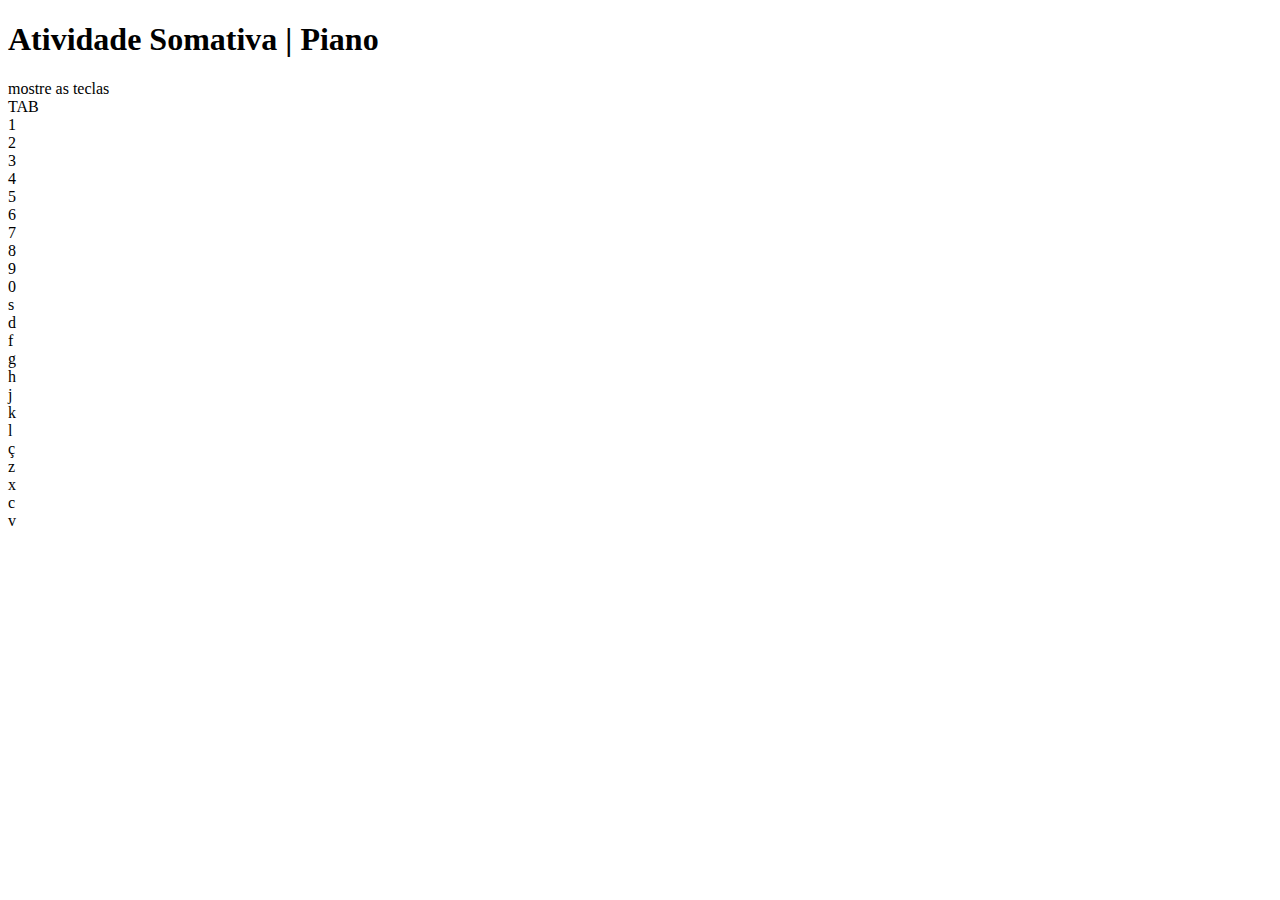
==== NivelFacil/index.html @ 5e9c6c66 "27.03.2025.Piano" ====
<!-- Nível Facíl: Piano Simples -->

<!DOCTYPE html>
<html lang="en">
<head>
    <meta charset="UTF-8">
    <meta name="viewport" content="width=device-width, initial-scale=1.0">
    <link rel="stylesheet" href="/atividadeSomativa/NivelFacil/style.css">
    <title>Piano | Ativ.Somativa </title>
</head>
<body>
    
    <section class="piano">

        <section class="controls">

            <h1>Atividade Somativa | Piano</h1>

            <label class="checkbox_label">
                mostre as teclas
                <span class="switcher">
                    <span class="switcher_button"></span>
                </span>
                <input type="checkbox" class="checkbox_teclas" hidden>
            </label>

        </section>

    <section class="piano_teclas"></section>
        <div class="key branco" data-tecla="1"><span>TAB</span></div>
        <div class="key preto" data-tecla="2"><span>1</span></div>
        <div class="key branco" data-tecla="3"><span>2</span></div>
        <div class="key preto" data-tecla="4."><span>3</span></div>
        <div class="key branco" data-tecla="5"><span>4</span></div>
        <div class="key branco" data-tecla="6"><span>5</span></div>
        <div class="key preto" data-tecla="7"><span>6</span></div>
        <div class="key branco" data-tecla="8"><span>7</span></div>
        <div class="key preto" data-tecla="9"><span>8</span></div>
        <div class="key branco" data-tecla="10"><span>9</span></div>
        <div class="key preto" data-tecla="11"><span>0</span></div>
        <div class="key branco" data-tecla="12"><span>s</span></div>
        <div class="key branco" data-tecla="13"><span>d</span></div>
        <div class="key preto" data-tecla="14"><span>f</span></div>
        <div class="key branco" data-tecla="15"><span>g</span></div>
        <div class="key preto" data-tecla="16"><span>h</span></div>
        <div class="key branco" data-tecla="17"><span>j</span></div>
        <div class="key branco" data-tecla="18"><span>k</span></div>
        <div class="key preto" data-tecla="19"><span>l</span></div>
        <div class="key branco" data-tecla="20"><span>ç</span></div>
        <div class="key preto" data-tecla="21"><span>z</span></div>
        <div class="key branco" data-tecla="22"><span>x</span></div>
        <div class="key preto" data-tecla="23"><span>c</span></div>
        <div class="key branco" data-tecla="24"><span>v</span></div>
    </section>


    <script src="script.js"></script>
</body>
</html>
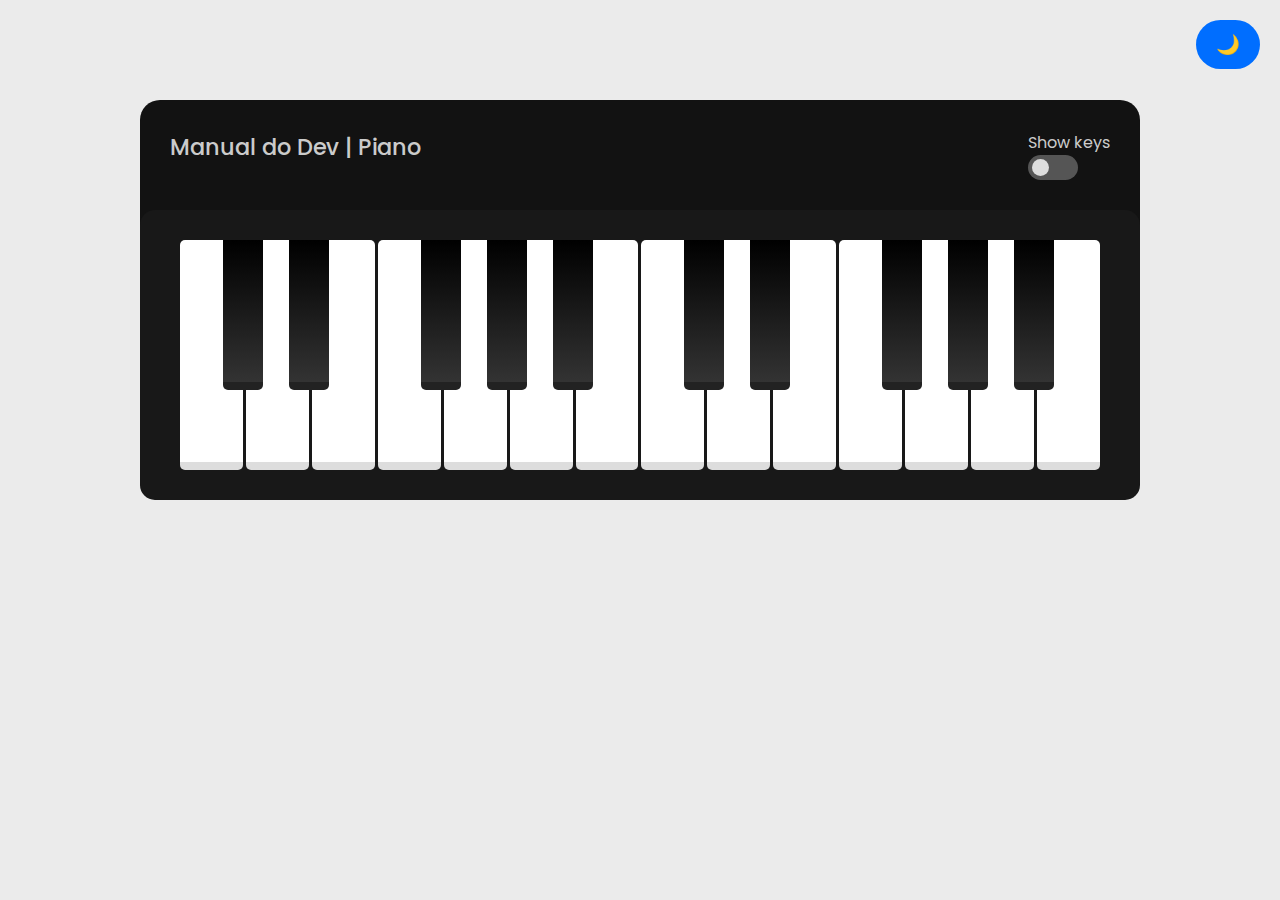
==== commit 1bb502b3: "03.04.2025 Piano" ====
--- a/NivelFacil/index.html
+++ b/NivelFacil/index.html
@@ -1,59 +1,62 @@
-<!-- Nível Facíl: Piano Simples -->
-
 <!DOCTYPE html>
 <html lang="en">
 <head>
     <meta charset="UTF-8">
+    <meta http-equiv="X-UA-Compatible" content="IE=edge">
     <meta name="viewport" content="width=device-width, initial-scale=1.0">
-    <link rel="stylesheet" href="/atividadeSomativa/NivelFacil/style.css">
-    <title>Piano | Ativ.Somativa </title>
+    <link rel="stylesheet" href="/NivelFacil/style.css">
+    <title>Piano | Manual do Dev</title>
 </head>
 <body>
-    
     <section class="piano">
-
+        <!-- Seção de Controles -->
         <section class="controls">
-
-            <h1>Atividade Somativa | Piano</h1>
-
-            <label class="checkbox_label">
-                mostre as teclas
+            <h1>Manual do Dev | Piano</h1>
+            <label class="checkbox__label">
+                Show keys
                 <span class="switcher">
-                    <span class="switcher_button"></span>
+                    <span class="switcher__button"></span>
                 </span>
-                <input type="checkbox" class="checkbox_teclas" hidden>
+                <input type="checkbox" class="checkbox__keys" hidden>
             </label>
-
         </section>
 
-    <section class="piano_teclas"></section>
-        <div class="key branco" data-tecla="1"><span>TAB</span></div>
-        <div class="key preto" data-tecla="2"><span>1</span></div>
-        <div class="key branco" data-tecla="3"><span>2</span></div>
-        <div class="key preto" data-tecla="4."><span>3</span></div>
-        <div class="key branco" data-tecla="5"><span>4</span></div>
-        <div class="key branco" data-tecla="6"><span>5</span></div>
-        <div class="key preto" data-tecla="7"><span>6</span></div>
-        <div class="key branco" data-tecla="8"><span>7</span></div>
-        <div class="key preto" data-tecla="9"><span>8</span></div>
-        <div class="key branco" data-tecla="10"><span>9</span></div>
-        <div class="key preto" data-tecla="11"><span>0</span></div>
-        <div class="key branco" data-tecla="12"><span>s</span></div>
-        <div class="key branco" data-tecla="13"><span>d</span></div>
-        <div class="key preto" data-tecla="14"><span>f</span></div>
-        <div class="key branco" data-tecla="15"><span>g</span></div>
-        <div class="key preto" data-tecla="16"><span>h</span></div>
-        <div class="key branco" data-tecla="17"><span>j</span></div>
-        <div class="key branco" data-tecla="18"><span>k</span></div>
-        <div class="key preto" data-tecla="19"><span>l</span></div>
-        <div class="key branco" data-tecla="20"><span>ç</span></div>
-        <div class="key preto" data-tecla="21"><span>z</span></div>
-        <div class="key branco" data-tecla="22"><span>x</span></div>
-        <div class="key preto" data-tecla="23"><span>c</span></div>
-        <div class="key branco" data-tecla="24"><span>v</span></div>
+        <!-- Teclas do piano -->
+        <section class="piano__keys disabled-keys">
+            <!-- Teclas brancas -->
+            <div class="key white" data-note="1"><span>TAB</span></div>
+            <div class="key black" data-note="2"><span>1</span></div>
+            <div class="key white" data-note="3"><span>q</span></div>
+            <div class="key black" data-note="4"><span>2</span></div>
+            <div class="key white" data-note="5"><span>w</span></div>
+            <div class="key white" data-note="6"><span>e</span></div>
+            <div class="key black" data-note="7"><span>4</span></div>
+            <div class="key white" data-note="8"><span>r</span></div>
+            <div class="key black" data-note="9"><span>5</span></div>
+            <div class="key white" data-note="10"><span>t</span></div>
+            <div class="key black" data-note="11"><span>6</span></div>
+            <div class="key white" data-note="12"><span>y</span></div>
+            <div class="key white" data-note="13"><span>u</span></div>
+            <div class="key black" data-note="14"><span>8</span></div>
+            <div class="key white" data-note="15"><span>i</span></div>
+            <div class="key black" data-note="16"><span>9</span></div>
+            <div class="key white" data-note="17"><span>o</span></div>
+            <div class="key white" data-note="18"><span>p</span></div>
+            <div class="key black" data-note="19"><span>-</span></div>
+            <div class="key white" data-note="20"><span>[</span></div>
+            <div class="key black" data-note="21"><span>=</span></div>
+            <div class="key white" data-note="22"><span>]</span></div>
+            <div class="key black" data-note="23"><span>&larr;</span></div>
+            <div class="key white" data-note="24"><span>\</span></div>
+        </section>
     </section>
 
+    <!-- Botão de claro e escuro -->
+    <button class="theme-toggle" id="theme-toggle">🌙</button>
+    
+    <!-- Container das notas -->
+    <div id="notes-container"></div>
 
-    <script src="script.js"></script>
+    <script src="/NivelFacil/script.js"></script>
 </body>
-</html>+</html>
--- a/NivelFacil/style.css
+++ b/NivelFacil/style.css
@@ -0,0 +1,210 @@
+/* Importando a fonte */
+@import url('https://fonts.googleapis.com/css2?family=Poppins:wght@300;400;500;700&display=swap');
+
+/* Resetando os estilos padrões */
+* {
+    margin: 0;
+    padding: 0;
+    box-sizing: border-box;
+    font-family: 'Poppins', sans-serif;
+}
+
+/* Cor de fundo padrão */
+body {
+    background-color: #ebebeb;
+}
+
+/* Estrutura do piano */
+.piano {
+    background-color: #121212; /* Padrão escuro */
+    width: 1000px;
+    height: 400px;
+    margin: 100px auto 0;
+    border-radius: 20px;
+    display: flex;
+    flex-direction: column;
+    align-items: center;
+    justify-content: space-between;
+}
+
+/* Controle superior */
+.controls {
+    color: rgba(255, 255, 255, 0.8);
+    padding: 30px;
+    display: flex;
+    width: 100%;
+    justify-content: space-between;
+}
+
+.controls h1 {
+    font-weight: 500;
+    font-size: 1.4rem;
+}
+
+/* Botão de mostrar teclas */
+.switcher {
+    width: 50px;
+    height: 25px;
+    background-color: #555;
+    display: flex;
+    border-radius: 50px;
+    padding: 4px;
+}
+
+.switcher__button {
+    height: 100%;
+    aspect-ratio: 1/1;
+    background-color: #ddd;
+    border-radius: 25px;
+}
+
+.switcher--active {
+    background-color: #006eff;
+    justify-content: flex-end;
+}
+
+/* Botão de alternância de tema */
+.theme-toggle {
+    position: fixed;
+    top: 20px;
+    right: 20px;
+    background-color: #006eff;
+    color: white;
+    border: none;
+    padding: 10px 20px;
+    border-radius: 50px;
+    font-size: 1.2rem;
+    cursor: pointer;
+}
+
+.theme-toggle:hover {
+    background-color: #0057cc;
+}
+
+/* Teclas do piano */
+.piano__keys {
+    width: 100%;
+    height: 300px;
+    background-color: #181818;
+    border-radius: 15px;
+    padding: 30px 40px;
+    display: flex;
+}
+
+/* Teclas brancas */
+.white {
+    background-color: white;
+    flex-grow: 1;
+    border-radius: 5px;
+    border-bottom: 8px solid #ddd;
+    color: rgba(0, 0, 0, 0.3);
+    margin-left: -17px;
+    z-index: 1;
+}
+
+/* palavra no piano */
+.key span {
+    font-weight: 600;
+    position: absolute;
+    transition-duration: 300ms;
+}
+
+.key {
+    position: relative;
+    display: flex;
+    align-items: flex-end;
+    justify-content: center;
+    padding-bottom: 8px;
+    user-select: none;
+}
+
+
+/* Teclas pretas */
+.black {
+    width: 40px;
+    background: linear-gradient(black, #333);
+    height: 150px;
+    border-radius: 0 0 5px 5px;
+    border-bottom: 8px solid #222;
+    margin-left: -20px;
+    z-index: 2;
+    color: rgba(255, 255, 255, 0.3);
+}
+
+
+/* separacao das teclas  brancas*/
+.piano__keys .white:nth-child(1) {
+    margin-left: 0;
+}
+
+.piano__keys .white:nth-child(5) {
+    margin-right: 20px;
+}
+
+.piano__keys .white:nth-child(12) {
+    margin-right: 20px;
+}
+
+.piano__keys .white:nth-child(17) {
+    margin-right: 20px;
+}
+
+/* Estado das teclas pressionadas */
+.black--pressed {
+    background: linear-gradient(#222, black);
+    border-bottom: none;
+    height: 148px;
+}
+
+/* Mostrar teclas quando habilitado */
+.disabled-keys span {
+    opacity: 0;
+}
+
+/* Modo claro: alterando a cor de fundo */
+body.light-mode {
+    background-color: #f1f1f1;
+}
+
+body.light-mode .piano {
+    background-color: #006eff;
+}
+
+body.light-mode .piano__keys {
+    background-color: #cce7ff;
+}
+
+/* Modo escuro: alterando a cor de fundo */
+body.dark-mode {
+    background-color: #121212;
+}
+
+body.dark-mode .piano {
+    background-color: #6a1b9a;
+}
+
+body.dark-mode .piano__keys {
+    background-color: #181818;
+}
+
+
+/* Estilo para as notas musicais */
+.note {
+    position: absolute;
+    bottom: 100px;
+    font-size: 1.5rem;
+    color: rgb(239, 72, 72);
+    animation: moveUp 3s forwards;
+}
+
+
+@keyframes moveUp {
+    0% {
+        transform: translateY(0);
+        opacity: 1;
+    }
+    100% {
+        transform: translateY(-100px);
+        opacity: 0;
+    }
+}
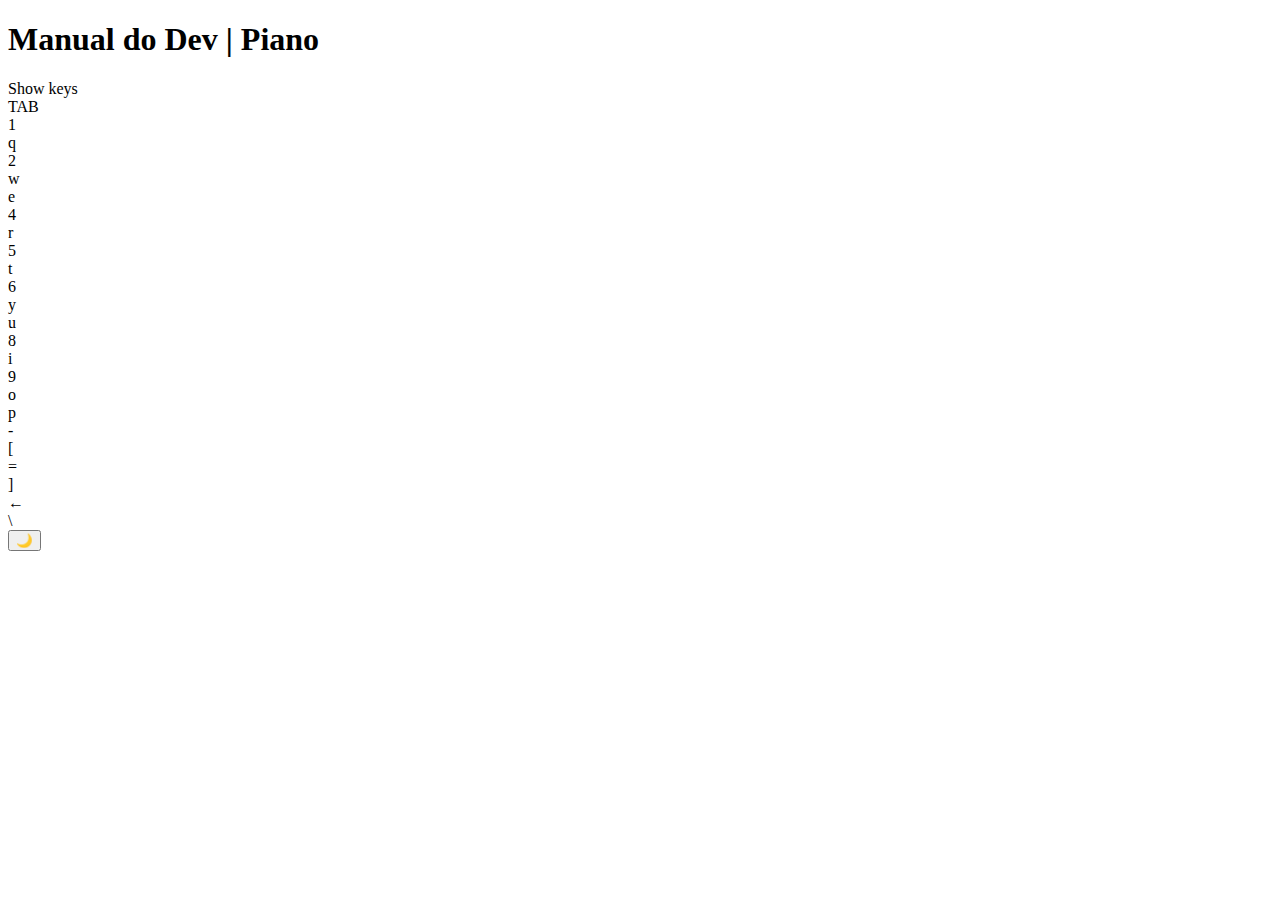
==== commit 12d2b584: "17.4.25" ====
--- a/NivelFacil/index.html
+++ b/NivelFacil/index.html
@@ -4,7 +4,7 @@
     <meta charset="UTF-8">
     <meta http-equiv="X-UA-Compatible" content="IE=edge">
     <meta name="viewport" content="width=device-width, initial-scale=1.0">
-    <link rel="stylesheet" href="/NivelFacil/style.css">
+    <link rel="stylesheet" href="/atividadeSomativa/NivelFacil/style.css">
     <title>Piano | Manual do Dev</title>
 </head>
 <body>
@@ -57,6 +57,6 @@
     <!-- Container das notas -->
     <div id="notes-container"></div>
 
-    <script src="/NivelFacil/script.js"></script>
+    <script src="/atividadeSomativa/NivelFacil/script.js"></script>
 </body>
 </html>
